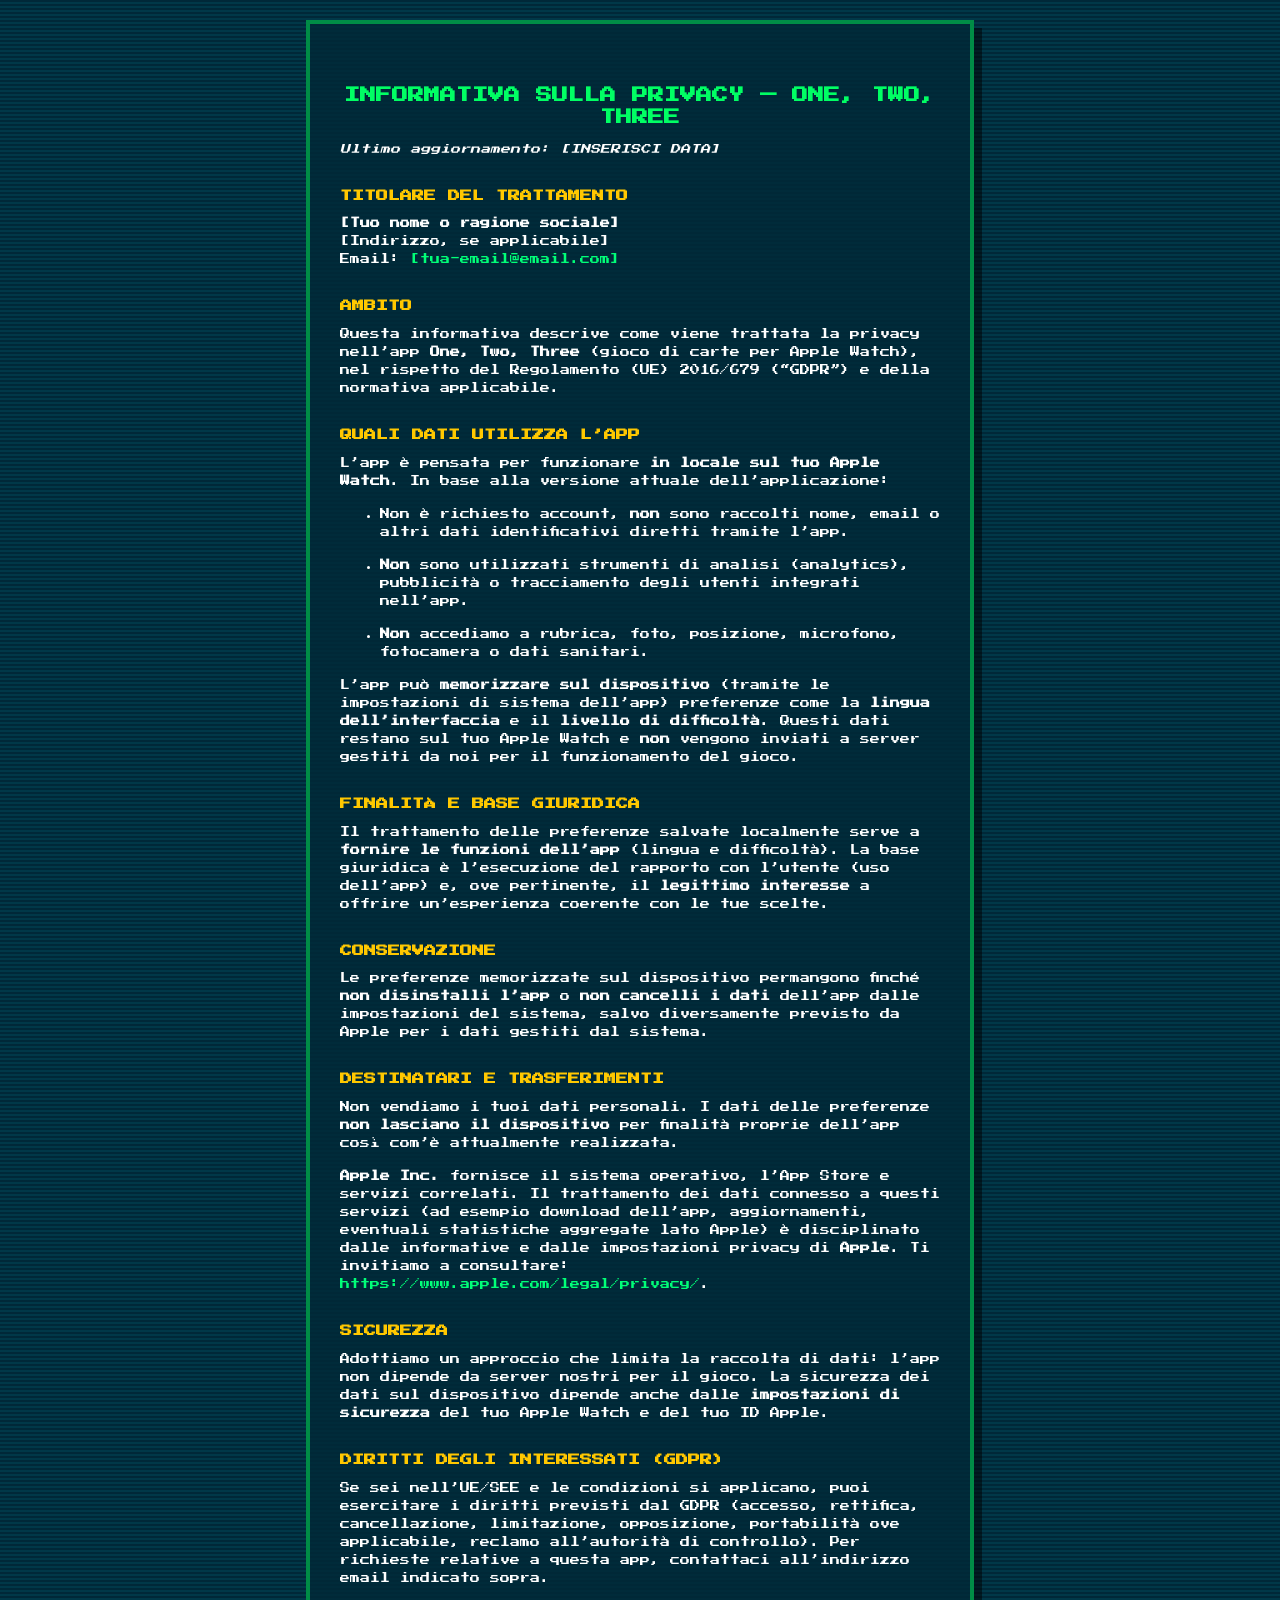
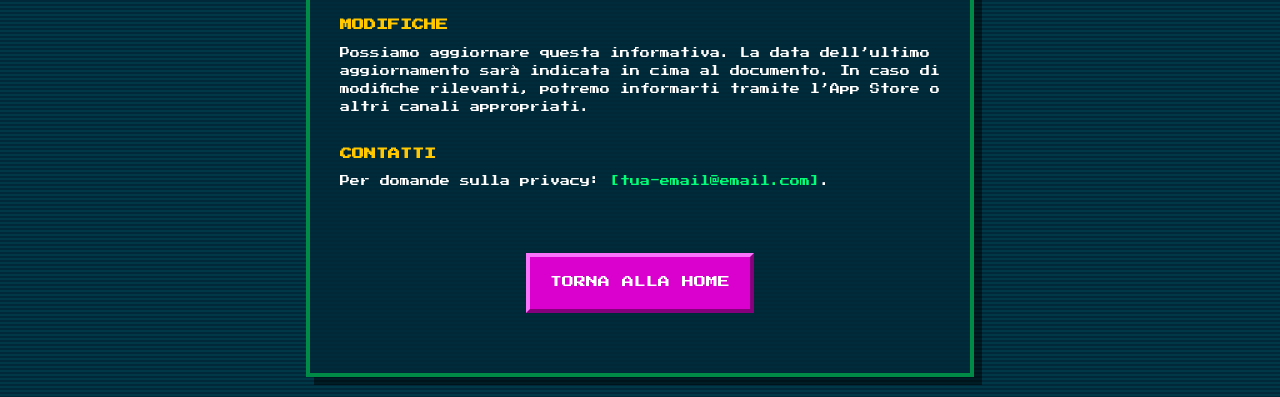
==== privacy.html @ aabf738d "Update privacy.html" ====
<!DOCTYPE html>
<html lang="it">
<head>
    <meta charset="UTF-8">
    <meta name="viewport" content="width=device-width, initial-scale=1.0">
    <title>Privacy Policy - One, Two, Three</title>
    <link rel="stylesheet" href="style.css">
</head>
<body>

    <div class="container">

        <h1>Informativa sulla privacy — One, Two, Three</h1>
        <p><em>Ultimo aggiornamento: [INSERISCI DATA]</em></p>

        <h2>Titolare del trattamento</h2>
        <p>
            <strong>[Tuo nome o ragione sociale]</strong><br>
            [Indirizzo, se applicabile]<br>
            Email: <a href="mailto:[tua-email@email.com]">[tua-email@email.com]</a>
        </p>

        <h2>Ambito</h2>
        <p>Questa informativa descrive come viene trattata la privacy nell’app <strong>One, Two, Three</strong> (gioco di carte per Apple Watch), nel rispetto del Regolamento (UE) 2016/679 (“GDPR”) e della normativa applicabile.</p>

        <h2>Quali dati utilizza l’app</h2>
        <p>L’app è pensata per funzionare <strong>in locale sul tuo Apple Watch</strong>. In base alla versione attuale dell’applicazione:</p>
        <ul>
            <li>Non è richiesto account, <strong>non</strong> sono raccolti nome, email o altri dati identificativi diretti tramite l’app.</li>
            <li><strong>Non</strong> sono utilizzati strumenti di analisi (analytics), pubblicità o tracciamento degli utenti integrati nell’app.</li>
            <li><strong>Non</strong> accediamo a rubrica, foto, posizione, microfono, fotocamera o dati sanitari.</li>
        </ul>
        <p>L’app può <strong>memorizzare sul dispositivo</strong> (tramite le impostazioni di sistema dell’app) preferenze come la <strong>lingua dell’interfaccia</strong> e il <strong>livello di difficoltà</strong>. Questi dati restano sul tuo Apple Watch e <strong>non</strong> vengono inviati a server gestiti da noi per il funzionamento del gioco.</p>

        <h2>Finalità e base giuridica</h2>
        <p>Il trattamento delle preferenze salvate localmente serve a <strong>fornire le funzioni dell’app</strong> (lingua e difficoltà). La base giuridica è l’esecuzione del rapporto con l’utente (uso dell’app) e, ove pertinente, il <strong>legittimo interesse</strong> a offrire un’esperienza coerente con le tue scelte.</p>

        <h2>Conservazione</h2>
        <p>Le preferenze memorizzate sul dispositivo permangono finché <strong>non disinstalli l’app</strong> o <strong>non cancelli i dati</strong> dell’app dalle impostazioni del sistema, salvo diversamente previsto da Apple per i dati gestiti dal sistema.</p>

        <h2>Destinatari e trasferimenti</h2>
        <p>Non vendiamo i tuoi dati personali. I dati delle preferenze <strong>non lasciano il dispositivo</strong> per finalità proprie dell’app così com’è attualmente realizzata.</p>
        <p><strong>Apple Inc.</strong> fornisce il sistema operativo, l’App Store e servizi correlati. Il trattamento dei dati connesso a questi servizi (ad esempio download dell’app, aggiornamenti, eventuali statistiche aggregate lato Apple) è disciplinato dalle informative e dalle impostazioni privacy di <strong>Apple</strong>. Ti invitiamo a consultare: <a href="https://www.apple.com/legal/privacy/" target="_blank">https://www.apple.com/legal/privacy/</a>.</p>

        <h2>Sicurezza</h2>
        <p>Adottiamo un approccio che limita la raccolta di dati: l’app non dipende da server nostri per il gioco. La sicurezza dei dati sul dispositivo dipende anche dalle <strong>impostazioni di sicurezza</strong> del tuo Apple Watch e del tuo ID Apple.</p>

        <h2>Diritti degli interessati (GDPR)</h2>
        <p>Se sei nell’UE/SEE e le condizioni si applicano, puoi esercitare i diritti previsti dal GDPR (accesso, rettifica, cancellazione, limitazione, opposizione, portabilità ove applicabile, reclamo all’autorità di controllo). Per richieste relative a questa app, contattaci all’indirizzo email indicato sopra.</p>

        <h2>Modifiche</h2>
        <p>Possiamo aggiornare questa informativa. La data dell’ultimo aggiornamento sarà indicata in cima al documento. In caso di modifiche rilevanti, potremo informarti tramite l’App Store o altri canali appropriati.</p>

        <h2>Contatti</h2>
        <p>Per domande sulla privacy: <a href="mailto:[tua-email@email.com]">[tua-email@email.com]</a>.</p>

        <br>
        
        <a href="index.html" class="pixel-btn">TORNA ALLA HOME</a>

    </div> </body>
</html>
---- style.css ----
/* Importa il font Press Start 2P da Google Fonts */
@import url('https://fonts.googleapis.com/css2?family=Press+Start+2P&display=swap');

body {
    /* Sfondo a righe orizzontali scanline 2px */
    background: repeating-linear-gradient(
        to bottom,
        #002838,
        #002838 2px,
        #003848 2px,
        #003848 4px
    );
    color: white;
    font-family: 'Press Start 2P', monospace;
    font-size: 10px; /* Dimensioni piccole e compatte */
    line-height: 1.8;
    margin: 0;
    padding: 20px;
}

/* Contenitore centrale per simulare uno schermo stretto (come un Watch o un cabinato) */
.container {
    max-width: 600px;
    margin: 0 auto;
    background-color: rgba(0, 40, 56, 0.8);
    padding: 30px;
    border: 4px solid #008C46; /* Verde scuro per il bordo del contenitore */
    box-shadow: 8px 8px 0px rgba(0, 0, 0, 0.5);
}

h1, h2, h3 {
    text-transform: uppercase;
    margin-top: 30px;
    line-height: 1.4;
}

h1 { 
    font-size: 16px; 
    color: #00FF64; /* Accento verde brillante */
    text-align: center;
}

h2 { 
    font-size: 12px; 
    color: #FFC800; /* Accento giallo/arancio */
}

p, li {
    margin-bottom: 15px;
}

/* Stile per i link di testo normali */
a {
    color: #00FF78;
    text-decoration: none;
}

a:hover {
    color: #B4FFD2;
}

/* --- BOTTONI PIXEL 3D --- */
.pixel-btn {
    display: block;
    text-align: center;
    background-color: #DA00CE; /* Magenta primario */
    color: white !important;
    text-transform: uppercase;
    text-decoration: none;
    padding: 15px 20px;
    margin: 30px auto;
    font-size: 12px;
    width: fit-content;
    
    /* Effetto 3D chunk: chiaro sopra/sinistra, scuro sotto/destra */
    border-top: 4px solid #FA73FB;
    border-left: 4px solid #FA73FB;
    border-bottom: 4px solid #86007E;
    border-right: 4px solid #86007E;
    
    /* Nessun raggio di curvatura per mantenere l'aspetto squadrato */
    border-radius: 0; 
}

/* Effetto quando si clicca il bottone (si inverte l'ombra) */
.pixel-btn:active {
    border-top: 4px solid #86007E;
    border-left: 4px solid #86007E;
    border-bottom: 4px solid #FA73FB;
    border-right: 4px solid #FA73FB;
}
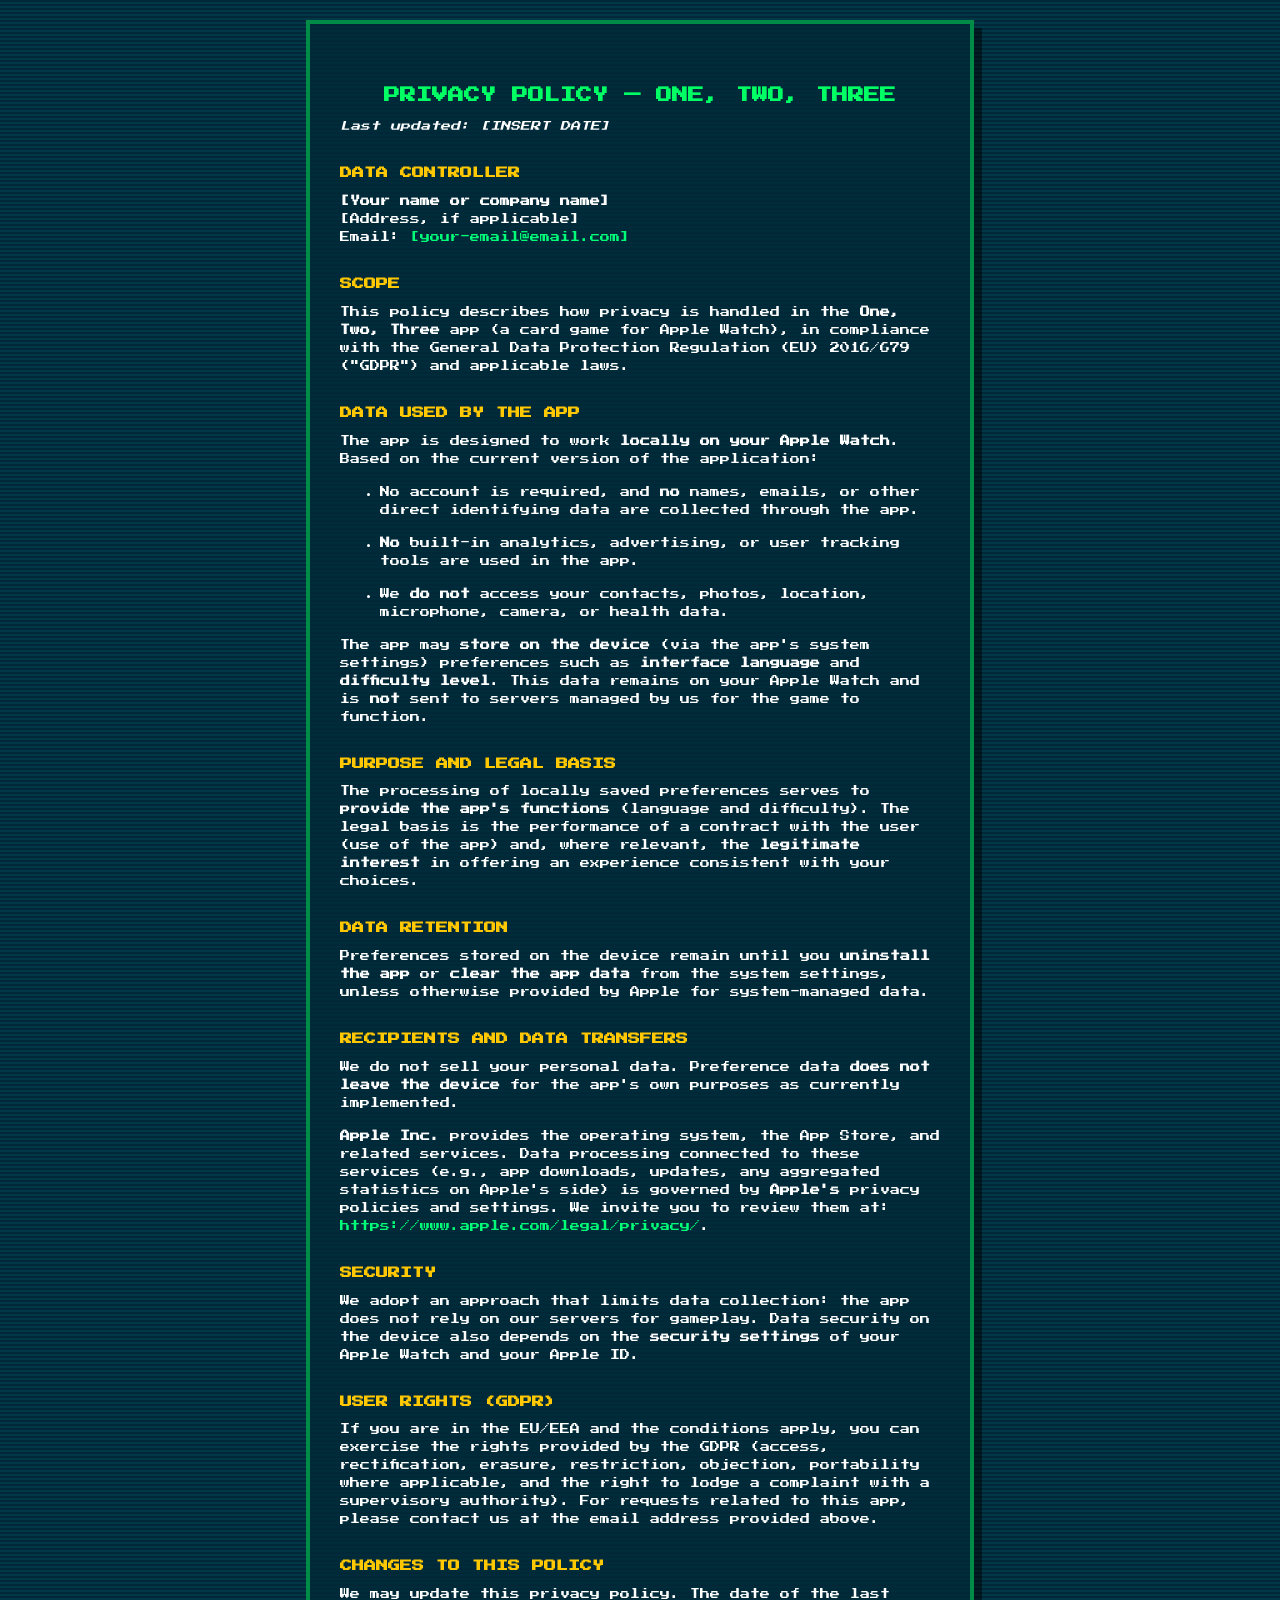
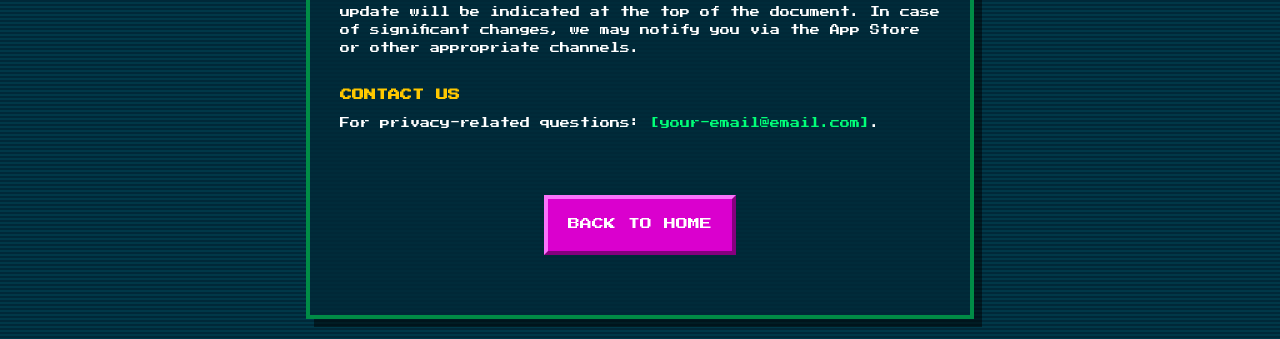
==== commit ffda743d: "Update privacy.html" ====
--- a/privacy.html
+++ b/privacy.html
@@ -1,5 +1,5 @@
 <!DOCTYPE html>
-<html lang="it">
+<html lang="en">
 <head>
     <meta charset="UTF-8">
     <meta name="viewport" content="width=device-width, initial-scale=1.0">
@@ -10,53 +10,53 @@
 
     <div class="container">
 
-        <h1>Informativa sulla privacy — One, Two, Three</h1>
-        <p><em>Ultimo aggiornamento: [INSERISCI DATA]</em></p>
+        <h1>Privacy Policy — One, Two, Three</h1>
+        <p><em>Last updated: [INSERT DATE]</em></p>
 
-        <h2>Titolare del trattamento</h2>
+        <h2>Data Controller</h2>
         <p>
-            <strong>[Tuo nome o ragione sociale]</strong><br>
-            [Indirizzo, se applicabile]<br>
-            Email: <a href="mailto:[tua-email@email.com]">[tua-email@email.com]</a>
+            <strong>[Your name or company name]</strong><br>
+            [Address, if applicable]<br>
+            Email: <a href="mailto:[your-email@email.com]">[your-email@email.com]</a>
         </p>
 
-        <h2>Ambito</h2>
-        <p>Questa informativa descrive come viene trattata la privacy nell’app <strong>One, Two, Three</strong> (gioco di carte per Apple Watch), nel rispetto del Regolamento (UE) 2016/679 (“GDPR”) e della normativa applicabile.</p>
+        <h2>Scope</h2>
+        <p>This policy describes how privacy is handled in the <strong>One, Two, Three</strong> app (a card game for Apple Watch), in compliance with the General Data Protection Regulation (EU) 2016/679 ("GDPR") and applicable laws.</p>
 
-        <h2>Quali dati utilizza l’app</h2>
-        <p>L’app è pensata per funzionare <strong>in locale sul tuo Apple Watch</strong>. In base alla versione attuale dell’applicazione:</p>
+        <h2>Data used by the app</h2>
+        <p>The app is designed to work <strong>locally on your Apple Watch</strong>. Based on the current version of the application:</p>
         <ul>
-            <li>Non è richiesto account, <strong>non</strong> sono raccolti nome, email o altri dati identificativi diretti tramite l’app.</li>
-            <li><strong>Non</strong> sono utilizzati strumenti di analisi (analytics), pubblicità o tracciamento degli utenti integrati nell’app.</li>
-            <li><strong>Non</strong> accediamo a rubrica, foto, posizione, microfono, fotocamera o dati sanitari.</li>
+            <li>No account is required, and <strong>no</strong> names, emails, or other direct identifying data are collected through the app.</li>
+            <li><strong>No</strong> built-in analytics, advertising, or user tracking tools are used in the app.</li>
+            <li>We <strong>do not</strong> access your contacts, photos, location, microphone, camera, or health data.</li>
         </ul>
-        <p>L’app può <strong>memorizzare sul dispositivo</strong> (tramite le impostazioni di sistema dell’app) preferenze come la <strong>lingua dell’interfaccia</strong> e il <strong>livello di difficoltà</strong>. Questi dati restano sul tuo Apple Watch e <strong>non</strong> vengono inviati a server gestiti da noi per il funzionamento del gioco.</p>
+        <p>The app may <strong>store on the device</strong> (via the app's system settings) preferences such as <strong>interface language</strong> and <strong>difficulty level</strong>. This data remains on your Apple Watch and is <strong>not</strong> sent to servers managed by us for the game to function.</p>
 
-        <h2>Finalità e base giuridica</h2>
-        <p>Il trattamento delle preferenze salvate localmente serve a <strong>fornire le funzioni dell’app</strong> (lingua e difficoltà). La base giuridica è l’esecuzione del rapporto con l’utente (uso dell’app) e, ove pertinente, il <strong>legittimo interesse</strong> a offrire un’esperienza coerente con le tue scelte.</p>
+        <h2>Purpose and legal basis</h2>
+        <p>The processing of locally saved preferences serves to <strong>provide the app's functions</strong> (language and difficulty). The legal basis is the performance of a contract with the user (use of the app) and, where relevant, the <strong>legitimate interest</strong> in offering an experience consistent with your choices.</p>
 
-        <h2>Conservazione</h2>
-        <p>Le preferenze memorizzate sul dispositivo permangono finché <strong>non disinstalli l’app</strong> o <strong>non cancelli i dati</strong> dell’app dalle impostazioni del sistema, salvo diversamente previsto da Apple per i dati gestiti dal sistema.</p>
+        <h2>Data Retention</h2>
+        <p>Preferences stored on the device remain until you <strong>uninstall the app</strong> or <strong>clear the app data</strong> from the system settings, unless otherwise provided by Apple for system-managed data.</p>
 
-        <h2>Destinatari e trasferimenti</h2>
-        <p>Non vendiamo i tuoi dati personali. I dati delle preferenze <strong>non lasciano il dispositivo</strong> per finalità proprie dell’app così com’è attualmente realizzata.</p>
-        <p><strong>Apple Inc.</strong> fornisce il sistema operativo, l’App Store e servizi correlati. Il trattamento dei dati connesso a questi servizi (ad esempio download dell’app, aggiornamenti, eventuali statistiche aggregate lato Apple) è disciplinato dalle informative e dalle impostazioni privacy di <strong>Apple</strong>. Ti invitiamo a consultare: <a href="https://www.apple.com/legal/privacy/" target="_blank">https://www.apple.com/legal/privacy/</a>.</p>
+        <h2>Recipients and data transfers</h2>
+        <p>We do not sell your personal data. Preference data <strong>does not leave the device</strong> for the app's own purposes as currently implemented.</p>
+        <p><strong>Apple Inc.</strong> provides the operating system, the App Store, and related services. Data processing connected to these services (e.g., app downloads, updates, any aggregated statistics on Apple's side) is governed by <strong>Apple's</strong> privacy policies and settings. We invite you to review them at: <a href="https://www.apple.com/legal/privacy/" target="_blank">https://www.apple.com/legal/privacy/</a>.</p>
 
-        <h2>Sicurezza</h2>
-        <p>Adottiamo un approccio che limita la raccolta di dati: l’app non dipende da server nostri per il gioco. La sicurezza dei dati sul dispositivo dipende anche dalle <strong>impostazioni di sicurezza</strong> del tuo Apple Watch e del tuo ID Apple.</p>
+        <h2>Security</h2>
+        <p>We adopt an approach that limits data collection: the app does not rely on our servers for gameplay. Data security on the device also depends on the <strong>security settings</strong> of your Apple Watch and your Apple ID.</p>
 
-        <h2>Diritti degli interessati (GDPR)</h2>
-        <p>Se sei nell’UE/SEE e le condizioni si applicano, puoi esercitare i diritti previsti dal GDPR (accesso, rettifica, cancellazione, limitazione, opposizione, portabilità ove applicabile, reclamo all’autorità di controllo). Per richieste relative a questa app, contattaci all’indirizzo email indicato sopra.</p>
+        <h2>User Rights (GDPR)</h2>
+        <p>If you are in the EU/EEA and the conditions apply, you can exercise the rights provided by the GDPR (access, rectification, erasure, restriction, objection, portability where applicable, and the right to lodge a complaint with a supervisory authority). For requests related to this app, please contact us at the email address provided above.</p>
 
-        <h2>Modifiche</h2>
-        <p>Possiamo aggiornare questa informativa. La data dell’ultimo aggiornamento sarà indicata in cima al documento. In caso di modifiche rilevanti, potremo informarti tramite l’App Store o altri canali appropriati.</p>
+        <h2>Changes to this policy</h2>
+        <p>We may update this privacy policy. The date of the last update will be indicated at the top of the document. In case of significant changes, we may notify you via the App Store or other appropriate channels.</p>
 
-        <h2>Contatti</h2>
-        <p>Per domande sulla privacy: <a href="mailto:[tua-email@email.com]">[tua-email@email.com]</a>.</p>
+        <h2>Contact us</h2>
+        <p>For privacy-related questions: <a href="mailto:[your-email@email.com]">[your-email@email.com]</a>.</p>
 
         <br>
         
-        <a href="index.html" class="pixel-btn">TORNA ALLA HOME</a>
+        <a href="index.html" class="pixel-btn">BACK TO HOME</a>
 
     </div> </body>
 </html>
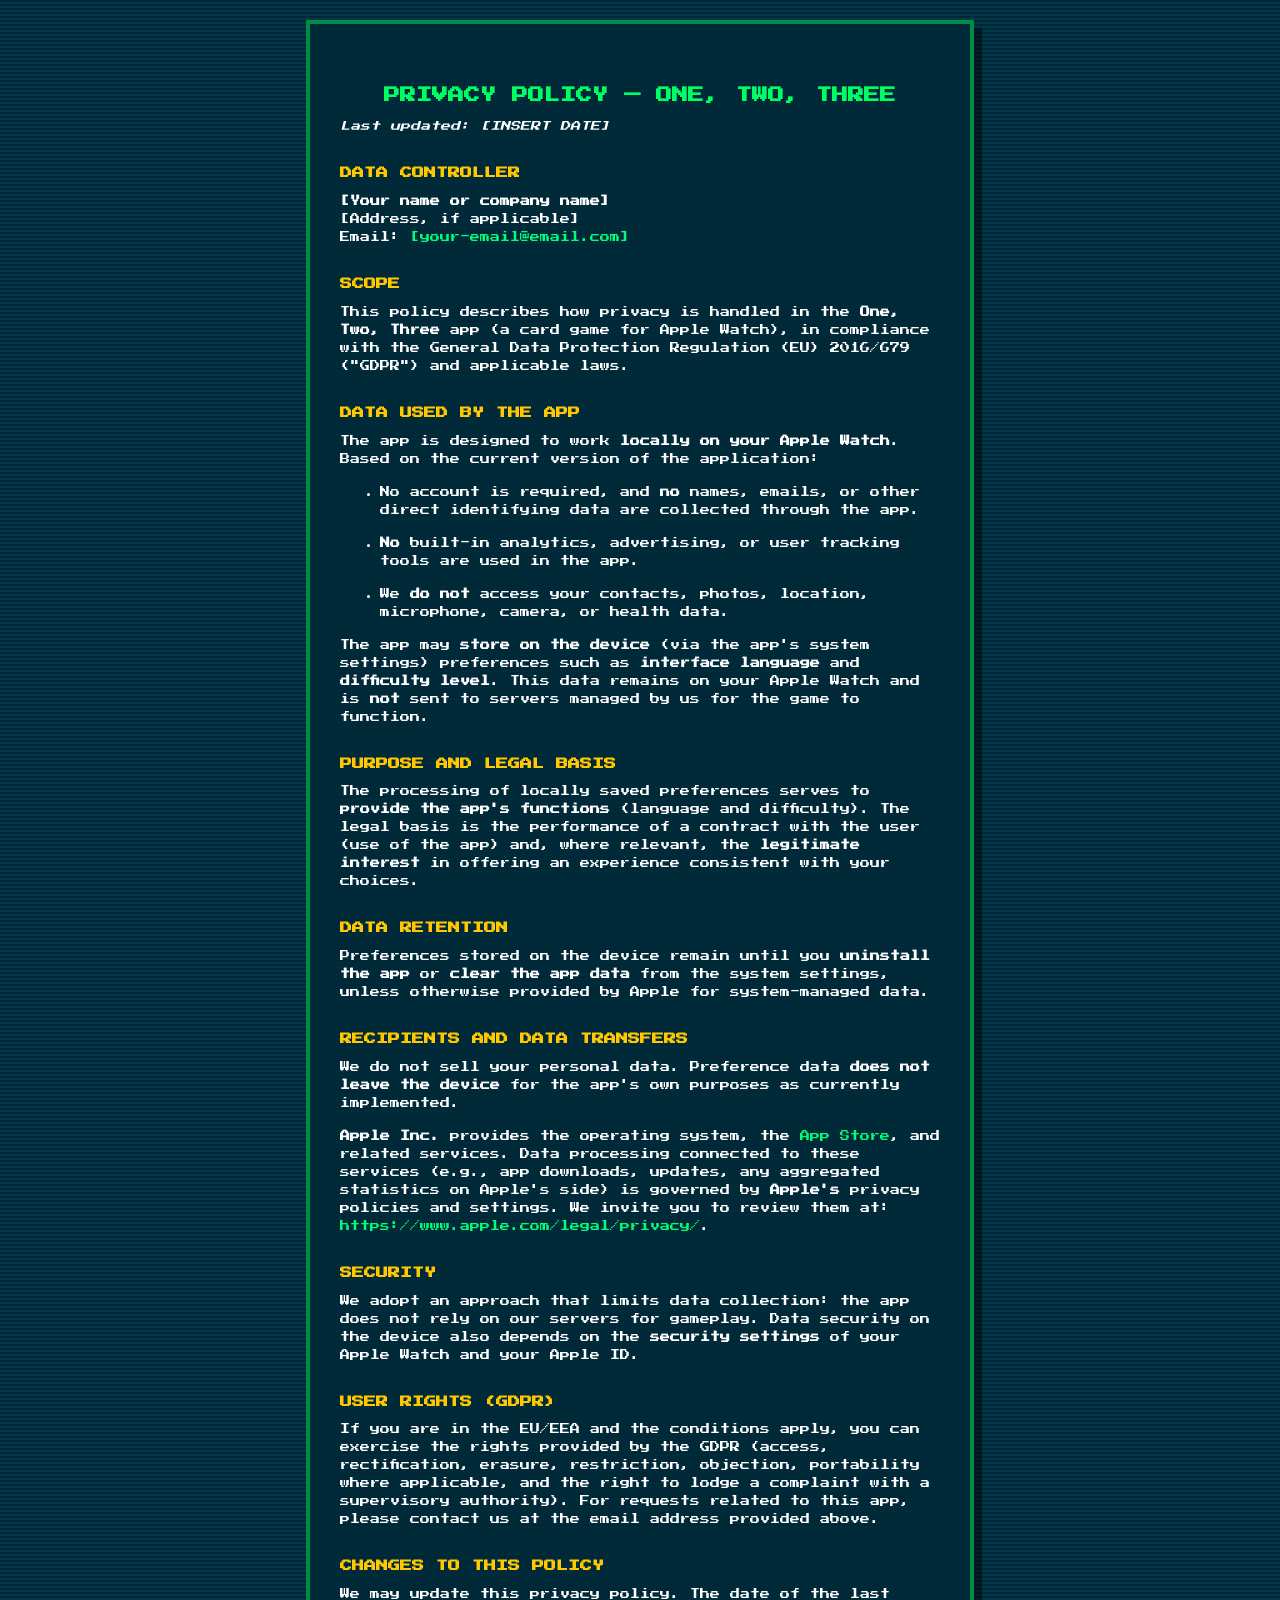
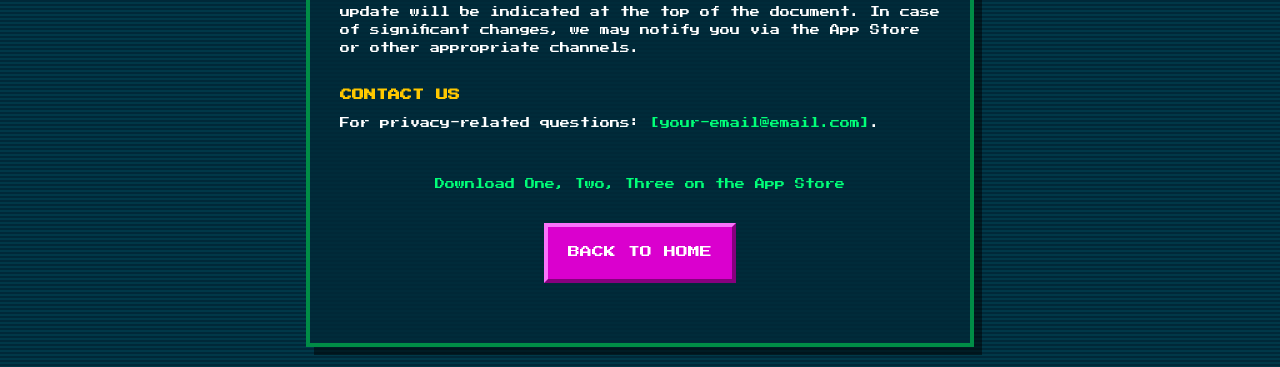
==== commit 5d2bfab1: "Update privacy.html" ====
--- a/privacy.html
+++ b/privacy.html
@@ -40,7 +40,7 @@
 
         <h2>Recipients and data transfers</h2>
         <p>We do not sell your personal data. Preference data <strong>does not leave the device</strong> for the app's own purposes as currently implemented.</p>
-        <p><strong>Apple Inc.</strong> provides the operating system, the App Store, and related services. Data processing connected to these services (e.g., app downloads, updates, any aggregated statistics on Apple's side) is governed by <strong>Apple's</strong> privacy policies and settings. We invite you to review them at: <a href="https://www.apple.com/legal/privacy/" target="_blank">https://www.apple.com/legal/privacy/</a>.</p>
+        <p><strong>Apple Inc.</strong> provides the operating system, the <a href="[INSERISCI_IL_TUO_LINK_QUI]" target="_blank">App Store</a>, and related services. Data processing connected to these services (e.g., app downloads, updates, any aggregated statistics on Apple's side) is governed by <strong>Apple's</strong> privacy policies and settings. We invite you to review them at: <a href="https://www.apple.com/legal/privacy/" target="_blank">https://www.apple.com/legal/privacy/</a>.</p>
 
         <h2>Security</h2>
         <p>We adopt an approach that limits data collection: the app does not rely on our servers for gameplay. Data security on the device also depends on the <strong>security settings</strong> of your Apple Watch and your Apple ID.</p>
@@ -56,7 +56,12 @@
 
         <br>
         
+        <p style="text-align: center; margin-bottom: 30px;">
+            <a href="[INSERISCI_IL_TUO_LINK_QUI]" target="_blank">Download One, Two, Three on the App Store</a>
+        </p>
+        
         <a href="index.html" class="pixel-btn">BACK TO HOME</a>
 
-    </div> </body>
+    </div> 
+</body>
 </html>
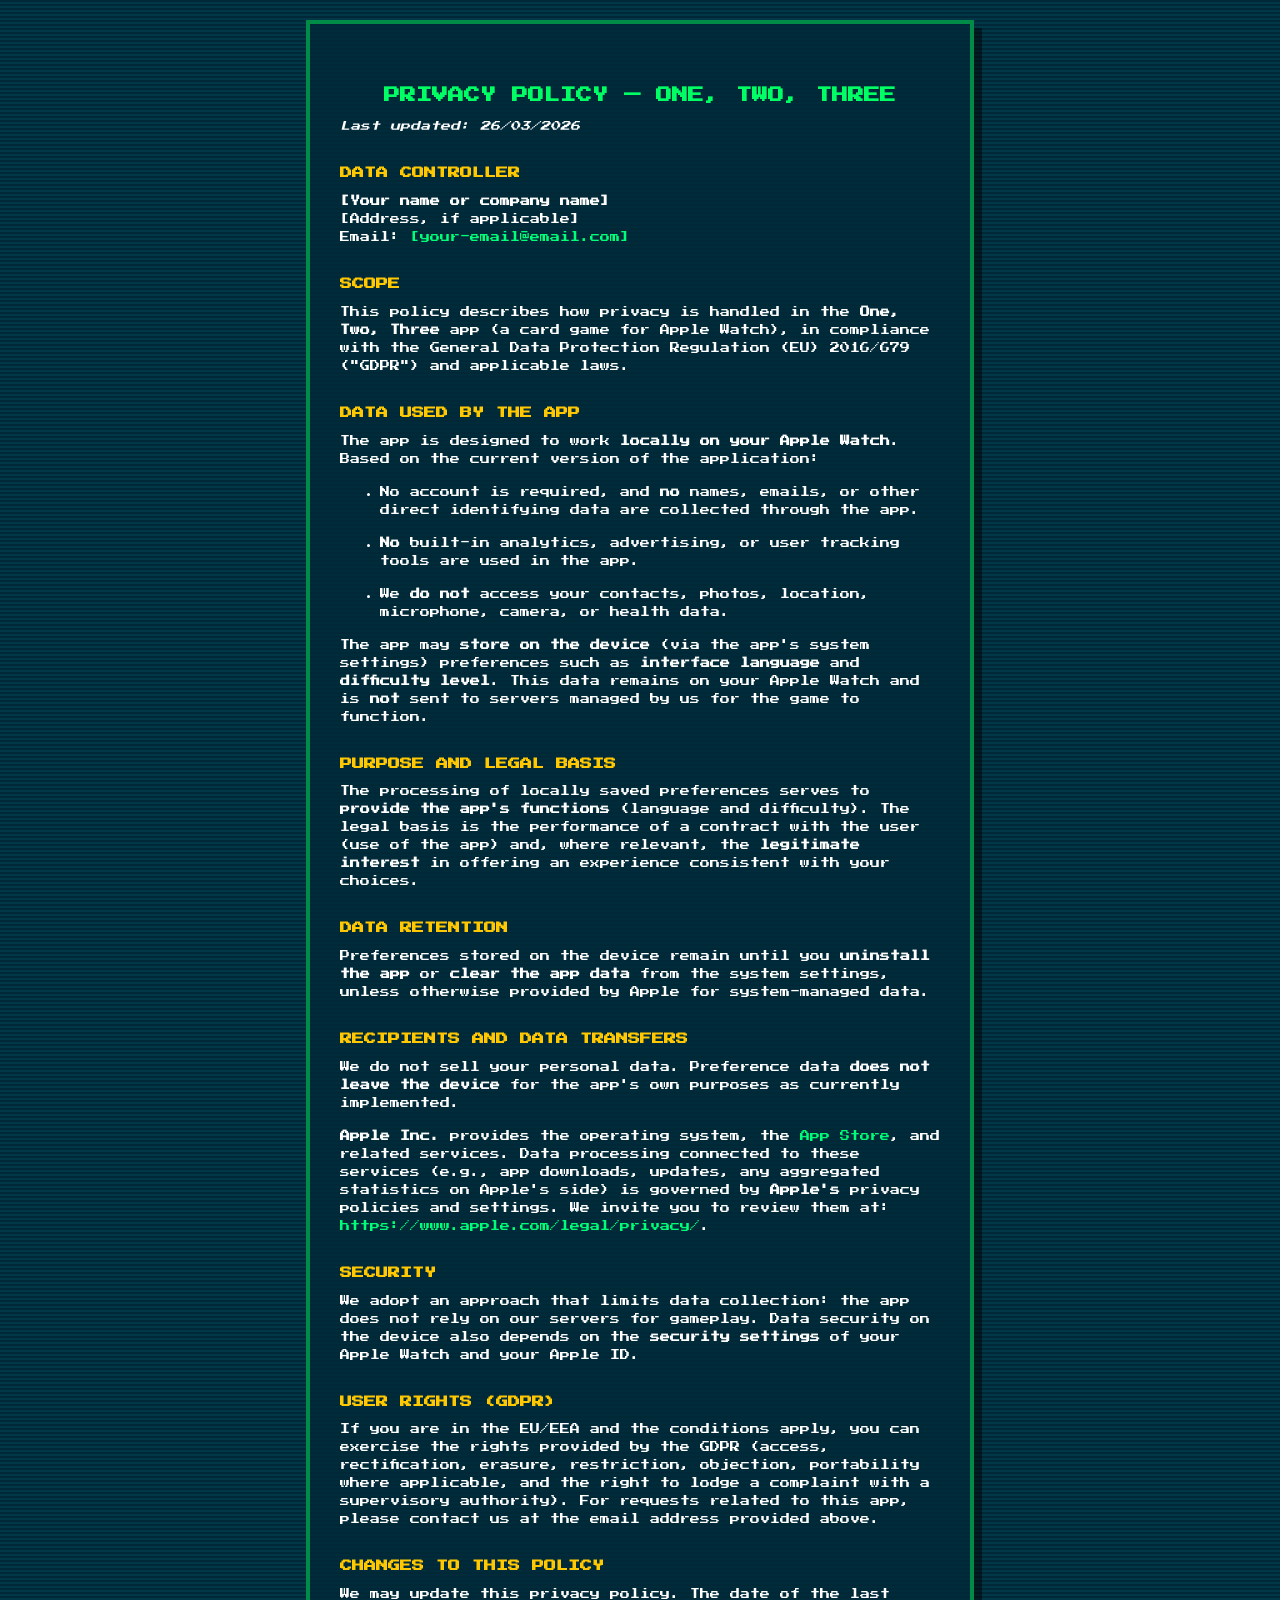
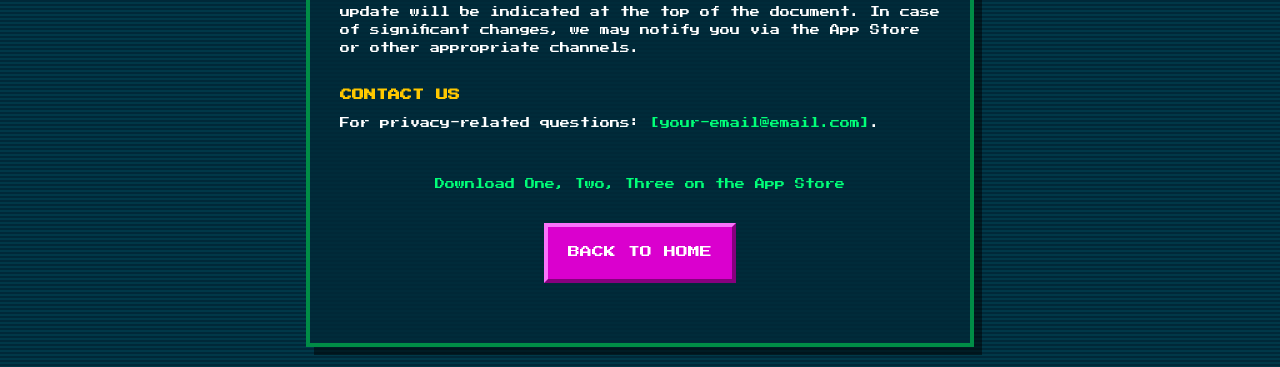
==== commit 376de7e4: "Update privacy.html" ====
--- a/privacy.html
+++ b/privacy.html
@@ -11,7 +11,7 @@
     <div class="container">
 
         <h1>Privacy Policy — One, Two, Three</h1>
-        <p><em>Last updated: [INSERT DATE]</em></p>
+        <p><em>Last updated: 26/03/2026</em></p>
 
         <h2>Data Controller</h2>
         <p>
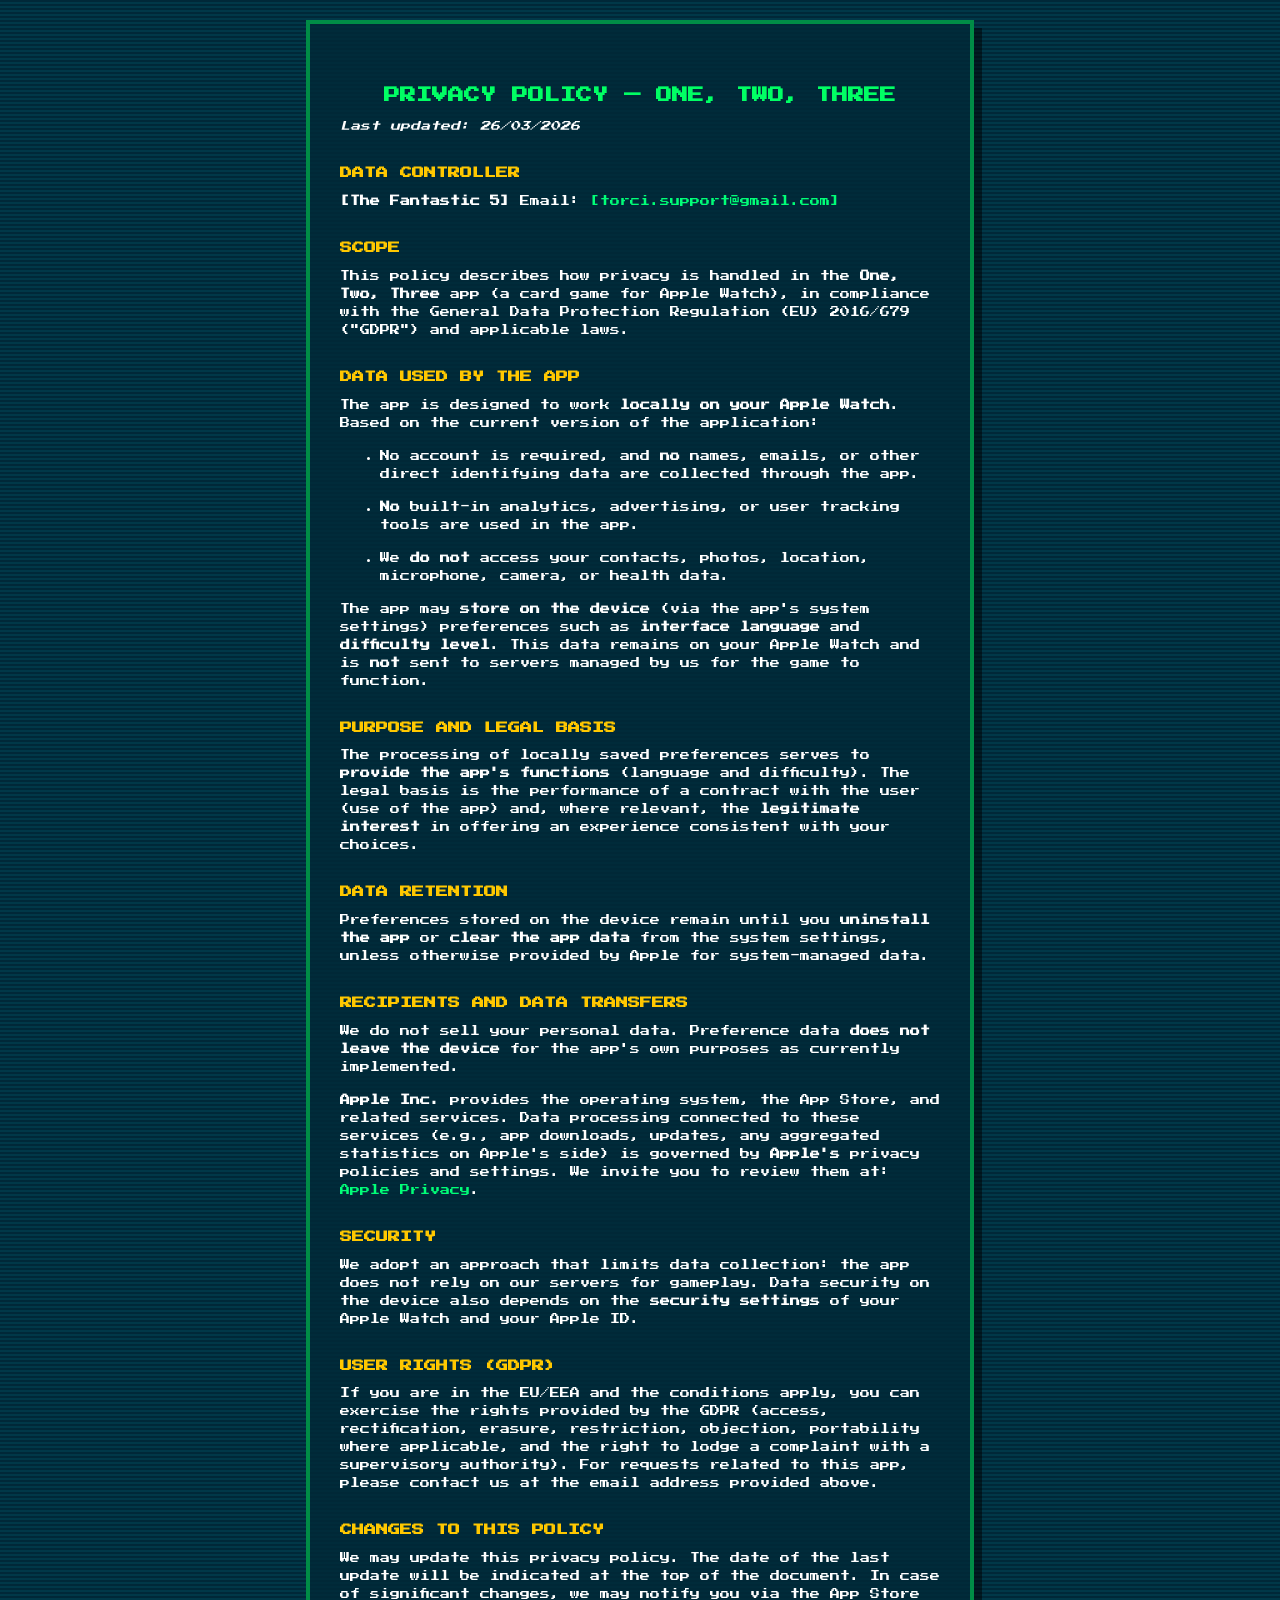
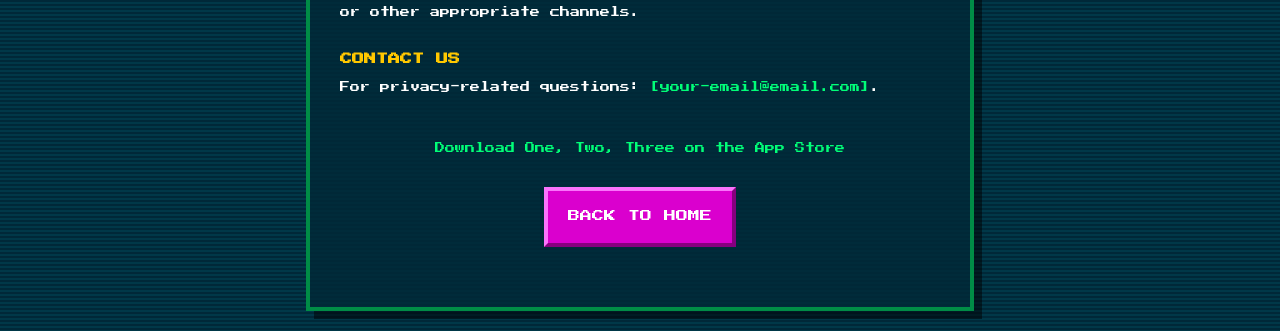
==== commit 566f25c9: "Update privacy.html" ====
--- a/privacy.html
+++ b/privacy.html
@@ -15,9 +15,8 @@
 
         <h2>Data Controller</h2>
         <p>
-            <strong>[Your name or company name]</strong><br>
-            [Address, if applicable]<br>
-            Email: <a href="mailto:[your-email@email.com]">[your-email@email.com]</a>
+            <strong>[The Fantastic 5]</strong>
+            Email: <a href="mailto:[torci.support@gmail.com]">[torci.support@gmail.com]</a>
         </p>
 
         <h2>Scope</h2>
@@ -40,7 +39,7 @@
 
         <h2>Recipients and data transfers</h2>
         <p>We do not sell your personal data. Preference data <strong>does not leave the device</strong> for the app's own purposes as currently implemented.</p>
-        <p><strong>Apple Inc.</strong> provides the operating system, the <a href="[INSERISCI_IL_TUO_LINK_QUI]" target="_blank">App Store</a>, and related services. Data processing connected to these services (e.g., app downloads, updates, any aggregated statistics on Apple's side) is governed by <strong>Apple's</strong> privacy policies and settings. We invite you to review them at: <a href="https://www.apple.com/legal/privacy/" target="_blank">https://www.apple.com/legal/privacy/</a>.</p>
+        <p><strong>Apple Inc.</strong> provides the operating system, the App Store, and related services. Data processing connected to these services (e.g., app downloads, updates, any aggregated statistics on Apple's side) is governed by <strong>Apple's</strong> privacy policies and settings. We invite you to review them at: <a href="[https://www.apple.com/legal/privacy/]" target="_blank">Apple Privacy</a>.</p>
 
         <h2>Security</h2>
         <p>We adopt an approach that limits data collection: the app does not rely on our servers for gameplay. Data security on the device also depends on the <strong>security settings</strong> of your Apple Watch and your Apple ID.</p>
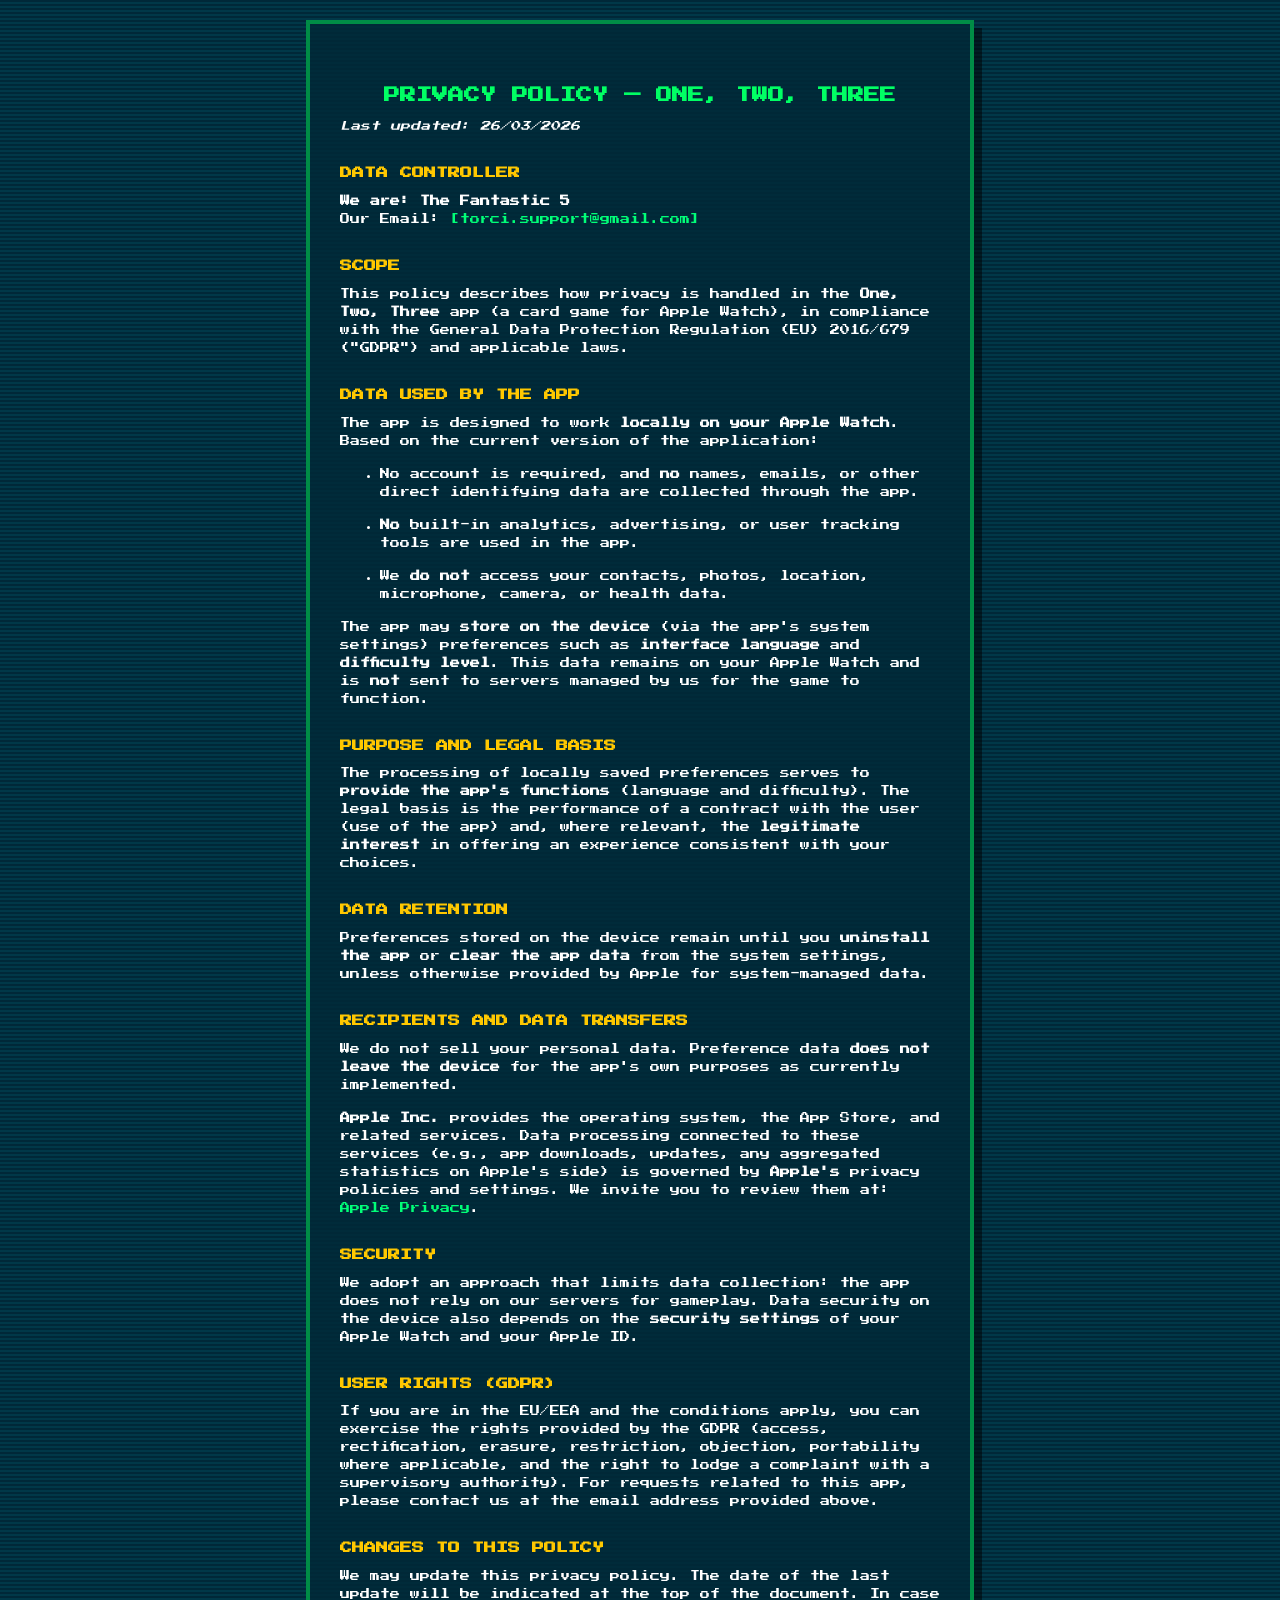
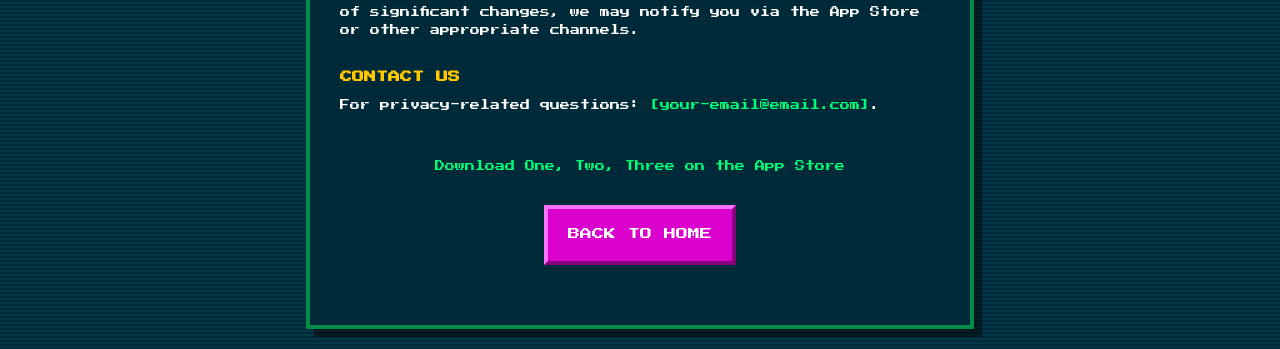
==== commit c5c2ec05: "Update privacy.html" ====
--- a/privacy.html
+++ b/privacy.html
@@ -15,8 +15,8 @@
 
         <h2>Data Controller</h2>
         <p>
-            <strong>[The Fantastic 5]</strong>
-            Email: <a href="mailto:[torci.support@gmail.com]">[torci.support@gmail.com]</a>
+            <strong>We are: The Fantastic 5</strong><br>
+            Our Email: <a href="mailto:[torci.support@gmail.com]">[torci.support@gmail.com]</a>
         </p>
 
         <h2>Scope</h2>
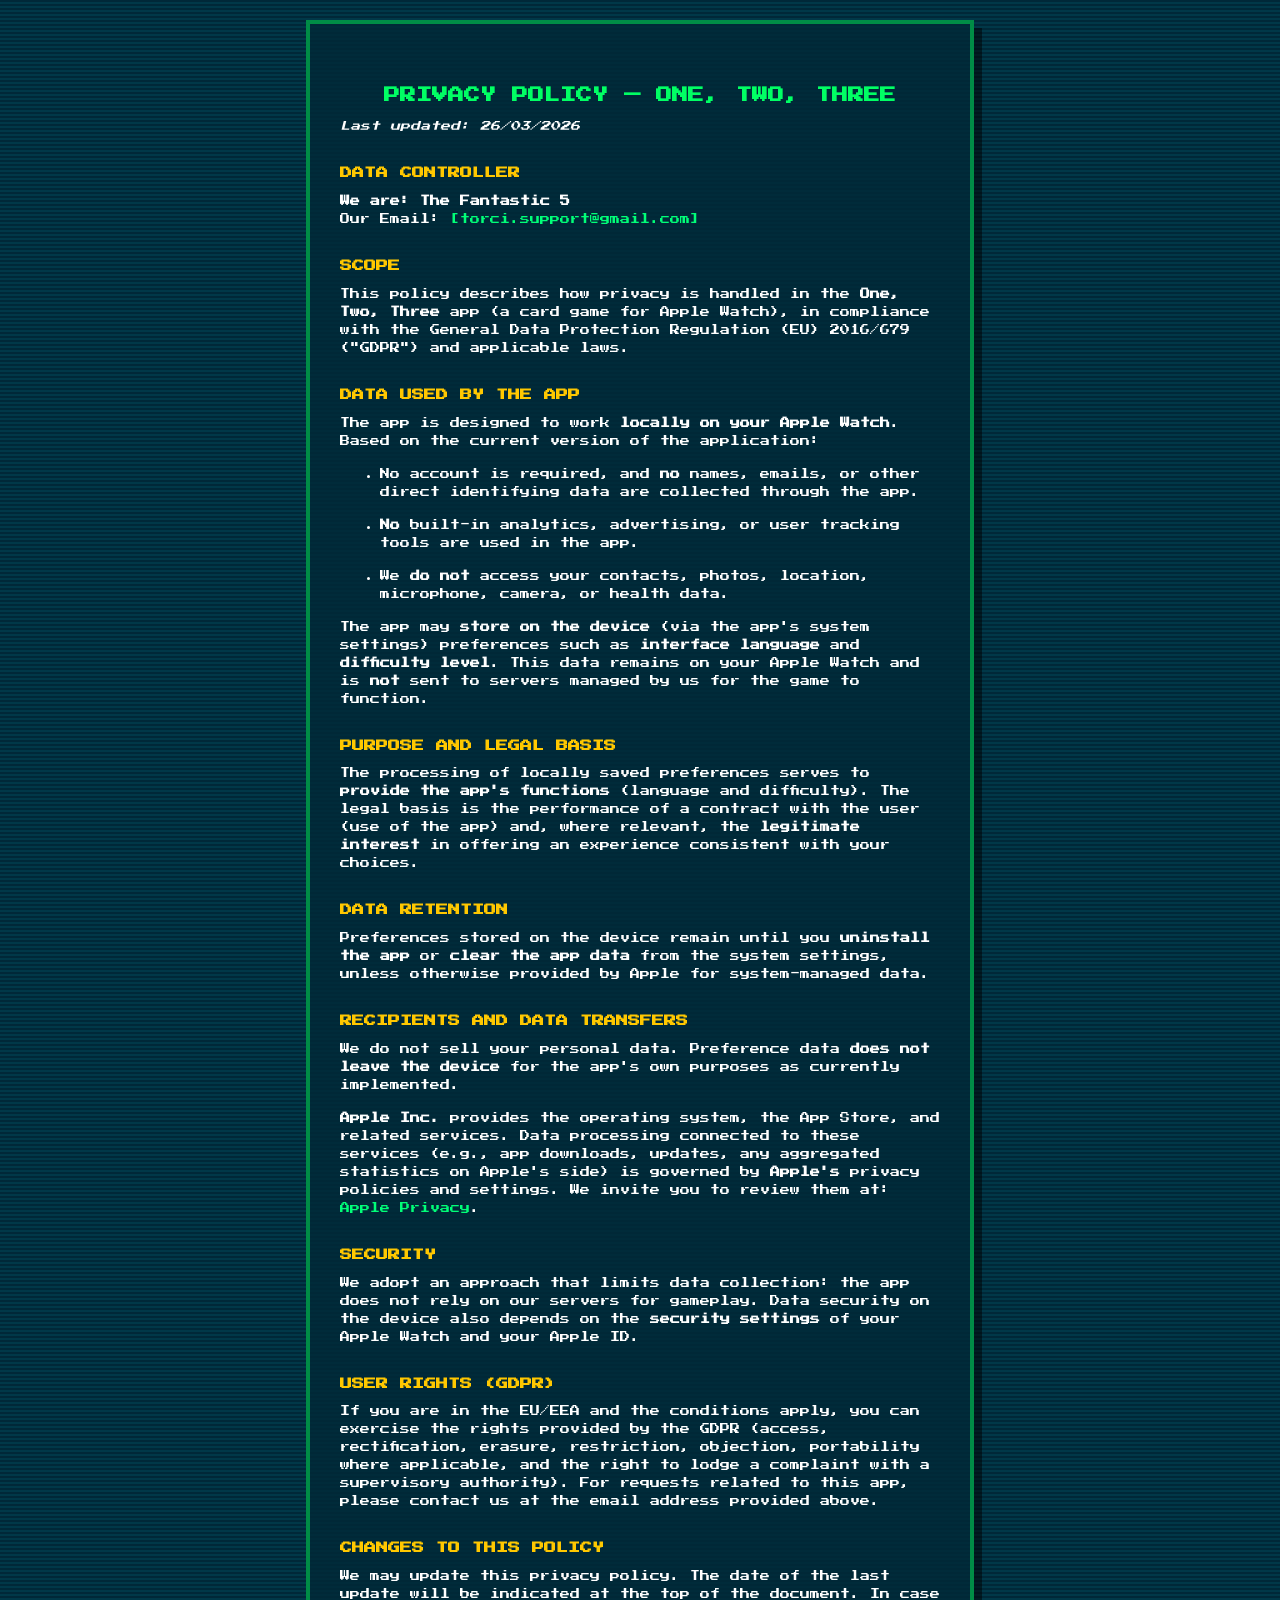
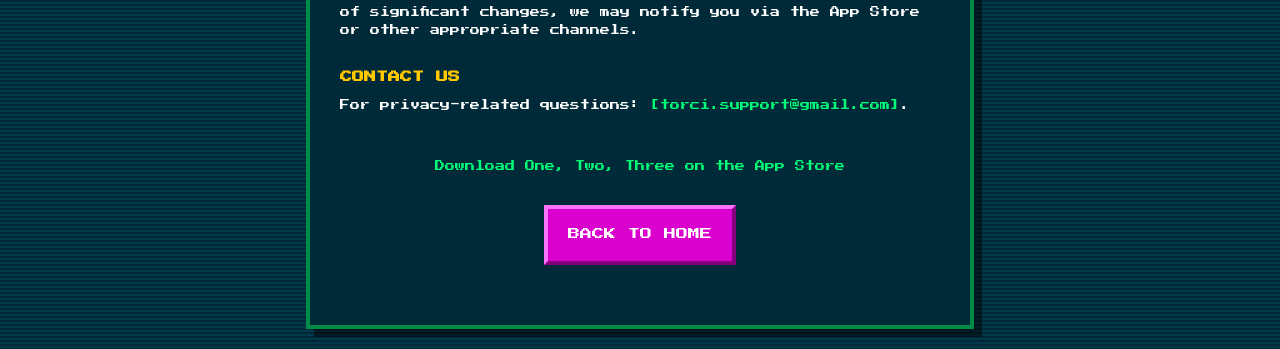
==== commit 73b176c0: "Update privacy.html" ====
--- a/privacy.html
+++ b/privacy.html
@@ -51,7 +51,7 @@
         <p>We may update this privacy policy. The date of the last update will be indicated at the top of the document. In case of significant changes, we may notify you via the App Store or other appropriate channels.</p>
 
         <h2>Contact us</h2>
-        <p>For privacy-related questions: <a href="mailto:[your-email@email.com]">[your-email@email.com]</a>.</p>
+        <p>For privacy-related questions: <a href="mailto:[torci.support@gmail.com]">[torci.support@gmail.com]</a>.</p>
 
         <br>
         
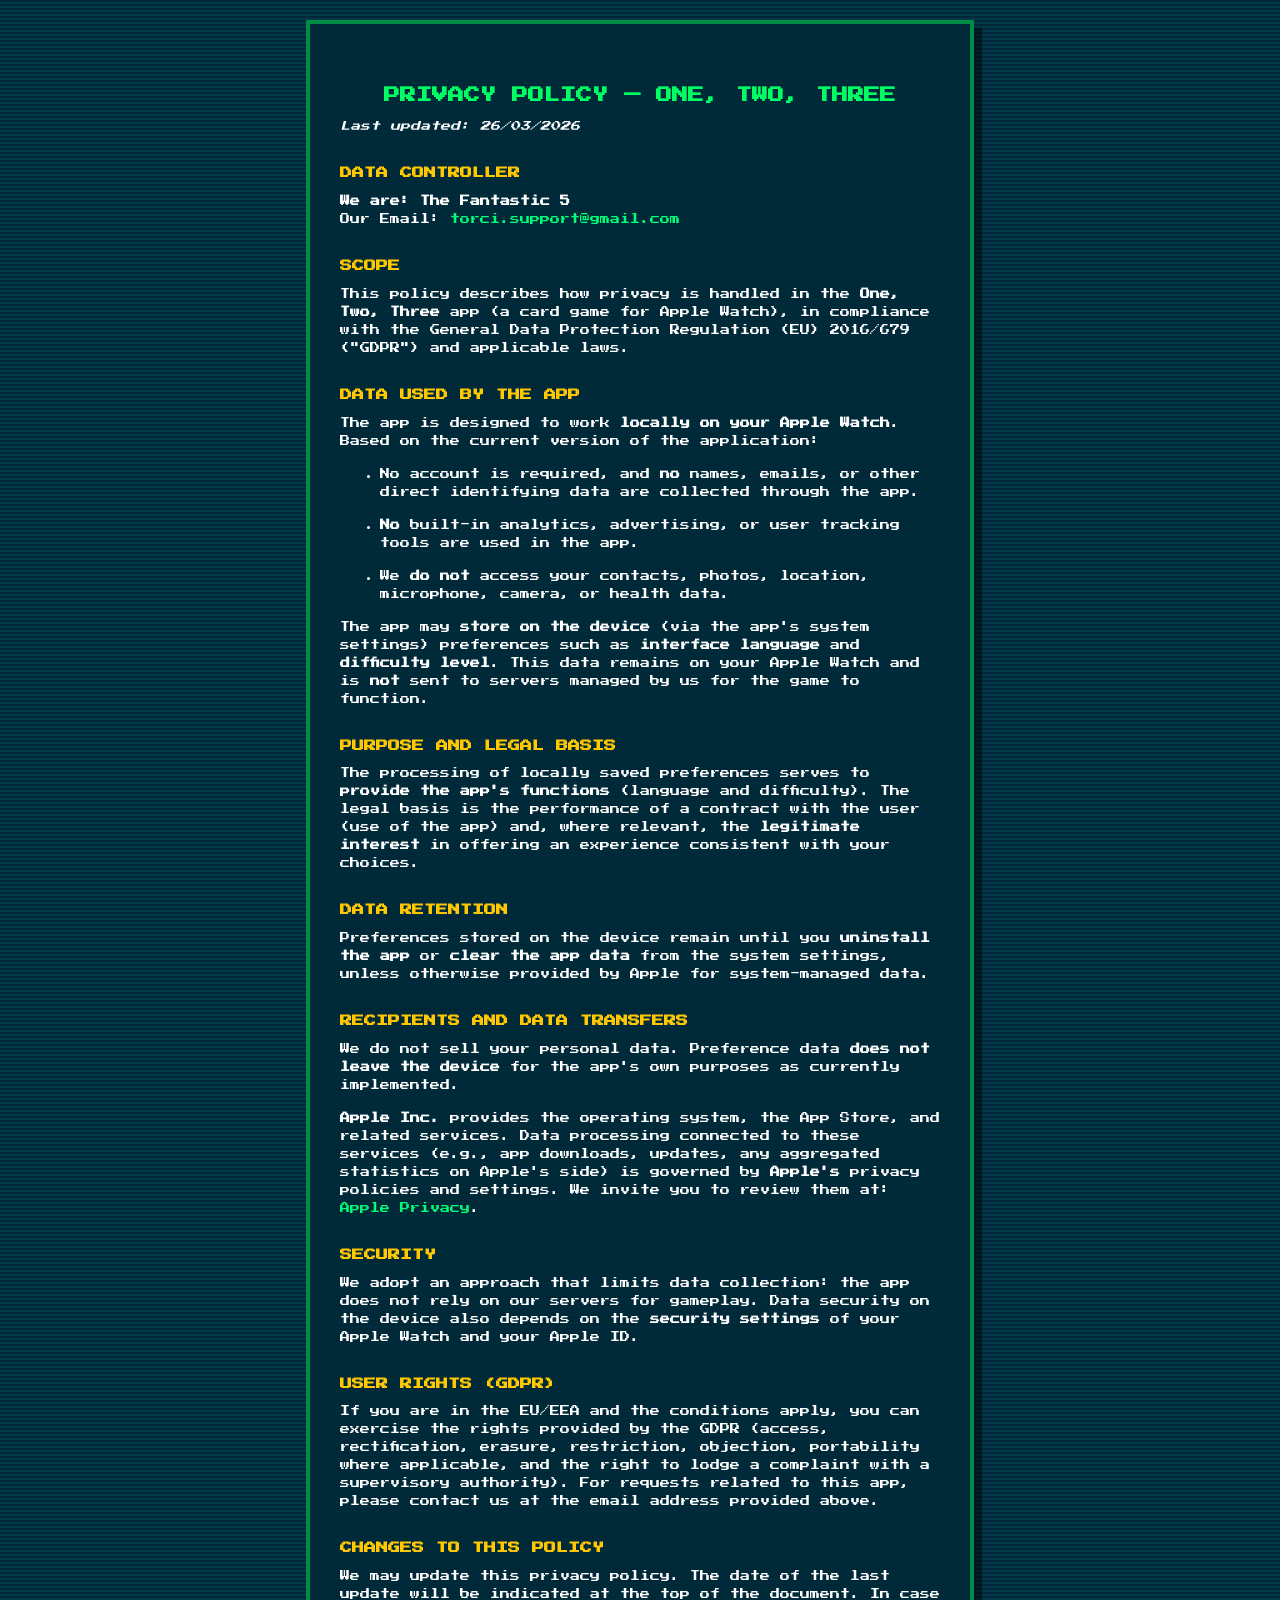
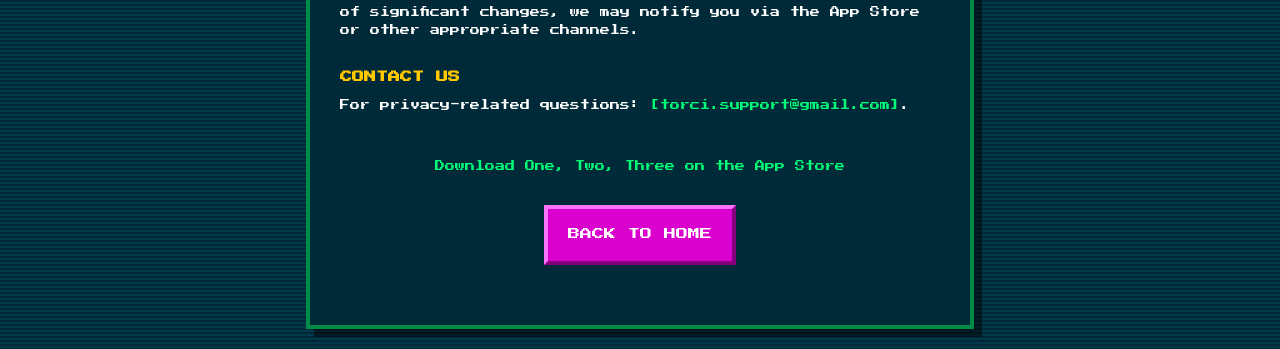
==== commit b7c70b96: "Update privacy.html" ====
--- a/privacy.html
+++ b/privacy.html
@@ -16,7 +16,7 @@
         <h2>Data Controller</h2>
         <p>
             <strong>We are: The Fantastic 5</strong><br>
-            Our Email: <a href="mailto:[torci.support@gmail.com]">[torci.support@gmail.com]</a>
+            Our Email: <a href="mailto:[torci.support@gmail.com]">torci.support@gmail.com</a>
         </p>
 
         <h2>Scope</h2>
